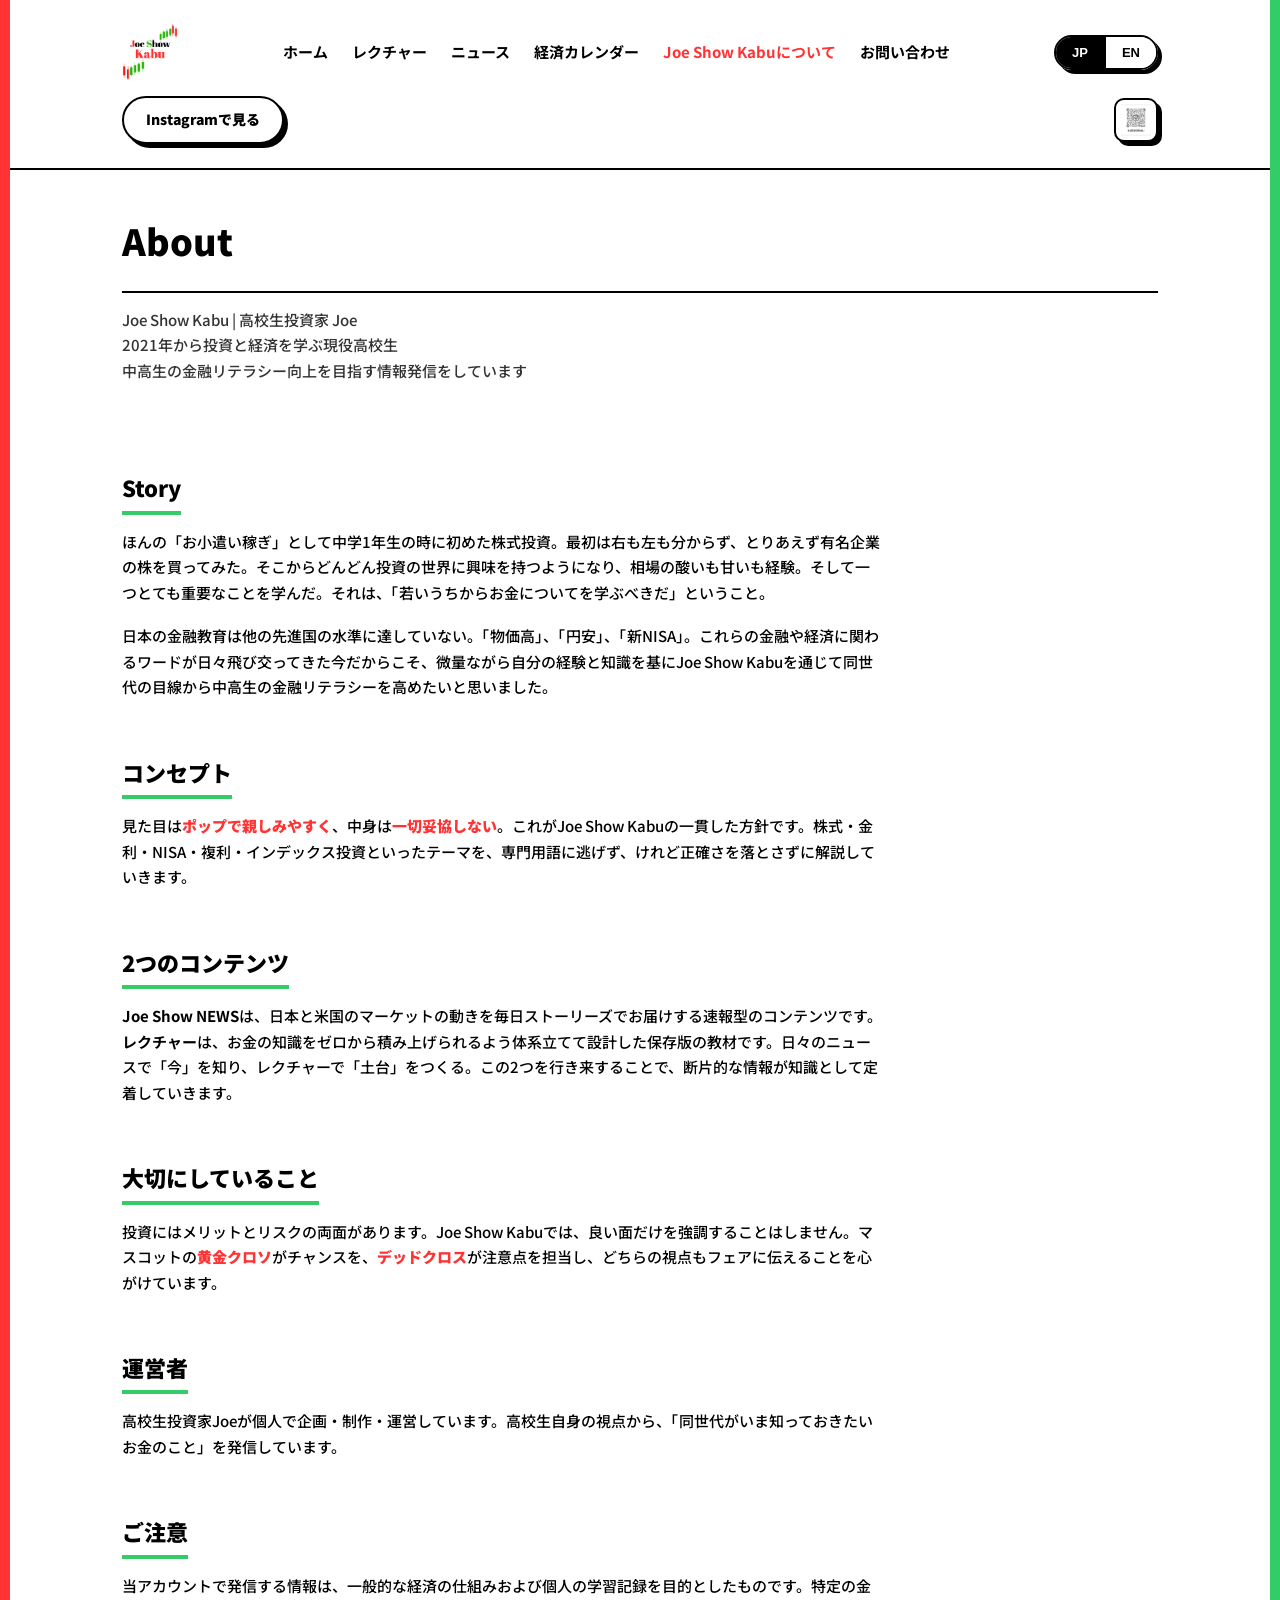
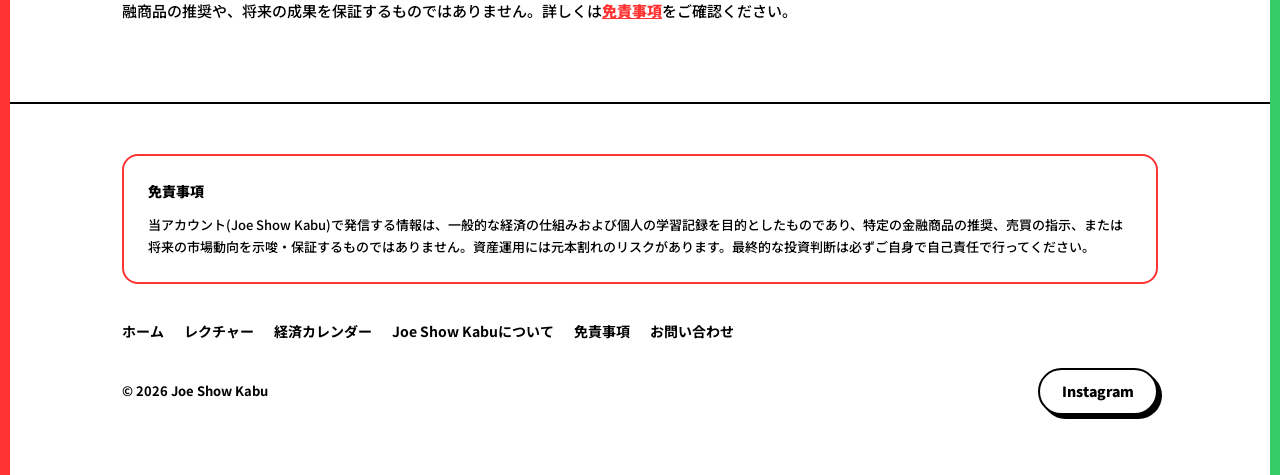
==== about.html @ 2316123f "Add Instagram QR code button next to the header Instagram link Cropped the QR (@joeshowkabu) out of " ====
<!DOCTYPE html>
<html lang="ja">
<head>
<meta charset="UTF-8">
<meta name="viewport" content="width=device-width, initial-scale=1.0">
<title>About | Joe Show Kabu — その一歩が、将来の複利になる。〜高校生のための金融知識〜</title>
<meta name="description" content="Joe Show Kabuのコンセプトと、運営者・高校生投資家Joeについて。">
<link rel="preconnect" href="https://fonts.googleapis.com">
<link rel="preconnect" href="https://fonts.gstatic.com" crossorigin>
<link href="https://fonts.googleapis.com/css2?family=Noto+Sans+JP:wght@400;500;700;900&family=Zilla+Slab:wght@700;900&display=swap" rel="stylesheet">
<link rel="stylesheet" href="assets/style.css">
</head>
<body>
<div class="frame">
  <header>
    <div class="container">
      <a href="index.html" class="logo-link"><img src="assets/logo.png" alt="Joe Show Kabu" class="logo-img"></a>
      <nav>
        <ul>
          <li><a href="index.html" data-i18n="nav.home">Home</a></li>
          <li><a href="lectures.html" data-i18n="nav.lectures">レクチャー</a></li>
          <li><a href="index.html#news" data-i18n="nav.news">NEWS</a></li>
          <li><a href="calendar.html" data-i18n="nav.calendar">経済カレンダー</a></li>
          <li><a href="about.html" class="active" data-i18n="nav.about">About</a></li>
          <li><a href="index.html#contact" data-i18n="nav.contact">お問い合わせ</a></li>
        </ul>
      </nav>
      <div class="lang-toggle" id="lang-toggle" role="group" aria-label="Language toggle">
        <button type="button" data-lang="ja" class="active">JP</button>
        <button type="button" data-lang="en">EN</button>
      </div>
      <a href="https://www.instagram.com/joeshowkabu/" target="_blank" rel="noopener" class="btn-insta" data-i18n="nav.insta">Instagramで見る</a>
      <button type="button" id="qr-btn" class="qr-btn" aria-label="Instagram QRコードを表示">
        <img src="assets/instagram-qr.png" alt="" aria-hidden="true">
      </button>
    </div>
  </header>

  <div class="qr-modal" id="qr-modal">
    <div class="qr-modal-card">
      <button type="button" class="qr-modal-close" aria-label="閉じる">×</button>
      <img src="assets/instagram-qr.png" alt="Joe Show Kabu Instagram QRコード (@joeshowkabu)">
      <div class="qr-modal-title" data-i18n="qr.modalTitle">QRコードを読み取ってフォロー</div>
    </div>
  </div>

  <div class="container">
    <div class="page-head">
      <h1>About</h1>
      <p data-i18n="about.pageLead">Joe Show Kabu | 高校生投資家 Joe<br>2021年から投資と経済を学ぶ現役高校生<br>中高生の金融リテラシー向上を目指す情報発信をしています</p>
    </div>

    <div class="prose">
      <h2 data-i18n="about.h2.story">Story</h2>
      <p data-i18n="about.p.story1">ほんの「お小遣い稼ぎ」として中学1年生の時に初めた株式投資。最初は右も左も分からず、とりあえず有名企業の株を買ってみた。そこからどんどん投資の世界に興味を持つようになり、相場の酸いも甘いも経験。そして一つとても重要なことを学んだ。それは、「若いうちからお金についてを学ぶべきだ」ということ。</p>
      <p data-i18n="about.p.story2">日本の金融教育は他の先進国の水準に達していない。「物価高」、「円安」、「新NISA」。これらの金融や経済に関わるワードが日々飛び交ってきた今だからこそ、微量ながら自分の経験と知識を基にJoe Show Kabuを通じて同世代の目線から中高生の金融リテラシーを高めたいと思いました。</p>

      <h2 data-i18n="about.h2.concept">コンセプト</h2>
      <p data-i18n="about.p.concept">見た目は<span class="highlight">ポップで親しみやすく</span>、中身は<span class="highlight">一切妥協しない</span>。これがJoe Show Kabuの一貫した方針です。株式・金利・NISA・複利・インデックス投資といったテーマを、専門用語に逃げず、けれど正確さを落とさずに解説していきます。</p>

      <h2 data-i18n="about.h2.content">2つのコンテンツ</h2>
      <p data-i18n="about.p.content"><strong>Joe Show NEWS</strong>は、日本と米国のマーケットの動きを毎日ストーリーズでお届けする速報型のコンテンツです。<strong>レクチャー</strong>は、お金の知識をゼロから積み上げられるよう体系立てて設計した保存版の教材です。日々のニュースで「今」を知り、レクチャーで「土台」をつくる。この2つを行き来することで、断片的な情報が知識として定着していきます。</p>

      <h2 data-i18n="about.h2.values">大切にしていること</h2>
      <p data-i18n="about.p.values">投資にはメリットとリスクの両面があります。Joe Show Kabuでは、良い面だけを強調することはしません。マスコットの<span class="highlight">黄金クロソ</span>がチャンスを、<span class="highlight">デッドクロス</span>が注意点を担当し、どちらの視点もフェアに伝えることを心がけています。</p>

      <h2 data-i18n="about.h2.creator">運営者</h2>
      <p data-i18n="about.p.creator">高校生投資家Joeが個人で企画・制作・運営しています。高校生自身の視点から、「同世代がいま知っておきたいお金のこと」を発信しています。</p>

      <h2 data-i18n="about.h2.notice">ご注意</h2>
      <p data-i18n="about.p.notice">当アカウントで発信する情報は、一般的な経済の仕組みおよび個人の学習記録を目的としたものです。特定の金融商品の推奨や、将来の成果を保証するものではありません。詳しくは<a href="disclaimer.html" style="color:var(--red);font-weight:900;text-decoration:underline;">免責事項</a>をご確認ください。</p>
    </div>
  </div>

  <footer>
    <div class="container">
      <div class="disclaimer">
        <span class="label" data-i18n="home.disclaimer.label">免責事項</span>
        <span data-i18n="footer.disclaimer">当アカウント(Joe Show Kabu)で発信する情報は、一般的な経済の仕組みおよび個人の学習記録を目的としたものであり、特定の金融商品の推奨、売買の指示、または将来の市場動向を示唆・保証するものではありません。資産運用には元本割れのリスクがあります。最終的な投資判断は必ずご自身で自己責任で行ってください。</span>
      </div>
      <div class="footer-nav">
        <a href="index.html" data-i18n="nav.home">Home</a>
        <a href="lectures.html" data-i18n="footer.nav.lectures">レクチャー</a>
        <a href="calendar.html" data-i18n="nav.calendar">経済カレンダー</a>
        <a href="about.html" data-i18n="nav.about">About</a>
        <a href="disclaimer.html" data-i18n="footer.nav.disclaimer">免責事項</a>
        <a href="index.html#contact" data-i18n="footer.nav.contact">お問い合わせ</a>
      </div>
      <div class="footer-bottom">
        <div>&copy; 2026 Joe Show Kabu</div>
        <a href="https://www.instagram.com/joeshowkabu/" target="_blank" rel="noopener" class="btn-insta">Instagram</a>
      </div>
    </div>
  </footer>
</div>
<script src="assets/i18n.js"></script>
</body>
</html>
<!-- test: デプロイ確認用コメント 2026-07-06 -->
---- assets/style.css ----
:root{
  --red:#FF3333;
  --green:#33CC66;
  --black:#000000;
  --white:#FFFFFF;
  --ink:#333333;
  --r-sm:10px;
  --r-md:16px;
  --r-lg:22px;
}
*{box-sizing:border-box;}
body{margin:0;font-family:'Noto Sans JP',sans-serif;color:var(--black);background:var(--white);line-height:1.7;}
a{color:inherit;text-decoration:none;}
img{max-width:100%;}
.frame{border-left:10px solid var(--red);border-right:10px solid var(--green);min-height:100vh;}
.container{max-width:1100px;margin:0 auto;padding:0 32px;}

/* header */
header{padding:24px 0;position:sticky;top:0;background:var(--white);z-index:20;border-bottom:2px solid var(--black);}
header .container{display:flex;justify-content:space-between;align-items:center;flex-wrap:wrap;gap:16px;}
.logo-link{display:inline-flex;}
.logo-img{height:56px;width:auto;display:block;}
nav ul{list-style:none;display:flex;gap:24px;margin:0;padding:0;font-weight:700;font-size:15px;flex-wrap:wrap;}
nav ul a:hover{color:var(--red);}
nav ul a.active{color:var(--red);}
.btn-insta{
  border:2px solid var(--black);background:var(--white);border-radius:999px;
  padding:10px 22px;font-weight:900;font-size:14px;
  box-shadow:4px 4px 0 var(--black);display:inline-flex;align-items:center;gap:8px;
  transition:transform .1s, box-shadow .1s;cursor:pointer;white-space:nowrap;
}
.btn-insta:hover{transform:translate(-2px,-2px);box-shadow:6px 6px 0 var(--black);}

/* instagram QR button + modal */
.qr-btn{
  border:2px solid var(--black);background:var(--white);border-radius:var(--r-sm);
  width:44px;height:44px;padding:4px;box-shadow:4px 4px 0 var(--black);
  display:inline-flex;align-items:center;justify-content:center;cursor:pointer;
  transition:transform .1s, box-shadow .1s;
}
.qr-btn:hover{transform:translate(-2px,-2px);box-shadow:6px 6px 0 var(--black);}
.qr-btn img{width:100%;height:100%;object-fit:contain;display:block;}
.qr-modal{position:fixed;inset:0;background:rgba(0,0,0,0.6);z-index:100;display:none;align-items:center;justify-content:center;padding:20px;}
.qr-modal.open{display:flex;}
.qr-modal-card{position:relative;background:var(--white);border:3px solid var(--black);border-radius:var(--r-lg);box-shadow:8px 8px 0 var(--black);padding:32px;max-width:320px;width:100%;text-align:center;}
.qr-modal-card img{width:100%;max-width:220px;border-radius:var(--r-md);margin:0 auto 16px;display:block;}
.qr-modal-title{font-weight:900;font-size:16px;margin-bottom:16px;}
.qr-modal-close{position:absolute;top:-14px;right:-14px;width:36px;height:36px;border:2px solid var(--black);border-radius:999px;background:var(--white);font-weight:900;font-size:16px;cursor:pointer;box-shadow:3px 3px 0 var(--black);}

/* language toggle */
.lang-toggle{display:inline-flex;border:2px solid var(--black);border-radius:999px;overflow:hidden;box-shadow:4px 4px 0 var(--black);}
.lang-toggle button{border:none;background:var(--white);font-weight:900;font-size:13px;padding:8px 16px;cursor:pointer;color:var(--black);}
.lang-toggle button + button{border-left:2px solid var(--black);}
.lang-toggle button.active{background:var(--black);color:var(--white);}

/* buttons */
.btn{
  border:2px solid var(--black);border-radius:999px;font-weight:900;font-size:15px;
  padding:16px 30px;box-shadow:5px 5px 0 var(--black);
  transition:transform .1s, box-shadow .1s;display:inline-block;cursor:pointer;
}
.btn:hover{transform:translate(-2px,-2px);box-shadow:7px 7px 0 var(--black);}
.btn-primary{background:var(--red);color:var(--white);}
.btn-secondary{background:var(--green);color:var(--black);}

/* section title */
.section-title{
  display:flex;align-items:baseline;gap:12px;flex-wrap:wrap;
  font-size:clamp(20px,3.5vw,26px);font-weight:900;
  border-bottom:2px solid var(--black);padding-bottom:14px;margin:0 0 32px;
}
.section-title .badge{
  background:var(--black);color:var(--white);border-radius:var(--r-sm);
  font-size:13px;padding:4px 14px;font-weight:900;white-space:nowrap;
}
section{padding:50px 0;}

/* market board (本日の主要指数) */
.market-board{border:2px solid var(--black);border-radius:var(--r-md);box-shadow:4px 4px 0 var(--black);background:var(--white);padding:20px 24px;margin-bottom:28px;}
.market-board-head{display:flex;justify-content:space-between;align-items:baseline;flex-wrap:wrap;gap:8px;margin-bottom:14px;}
.market-board-title{font-weight:900;font-size:15px;}

/* market carousel: 1枚=1指標、3秒ごとに自動スライド */
.market-carousel{overflow:hidden;}
.market-track{display:flex;transition:transform .5s ease;}
.market-slide{flex:0 0 100%;border:3px solid var(--black);border-radius:var(--r-lg);box-shadow:5px 5px 0 var(--black);background:var(--white);padding:28px 24px;text-align:center;}
.market-slide .m-name{font-weight:900;font-size:16px;margin-bottom:10px;}
.market-slide .m-value{font-weight:900;font-size:clamp(34px,7vw,52px);line-height:1.1;letter-spacing:-0.01em;}
.market-slide .m-change{font-weight:900;font-size:18px;margin-top:10px;}
.market-slide .m-change.up{color:var(--red);}
.market-slide .m-change.down{color:var(--green);}
.market-slide .m-meta{margin-top:16px;font-size:12px;font-weight:700;color:#777;}
.market-slide .m-meta a{color:var(--red);text-decoration:underline;}
.market-dots{display:flex;justify-content:center;gap:8px;margin-top:16px;}
.market-dots button{width:10px;height:10px;padding:0;border:2px solid var(--black);border-radius:999px;background:var(--white);cursor:pointer;}
.market-dots button.active{background:var(--black);}

/* news strip */
.news-strip{display:flex;gap:18px;overflow-x:auto;padding-bottom:10px;}
.news-card{
  flex:0 0 220px;border:2px solid var(--black);border-radius:var(--r-md);
  box-shadow:4px 4px 0 var(--black);background:var(--white);padding:18px;
  transition:transform .1s, box-shadow .1s;
}
.news-card:hover{transform:translate(-2px,-2px);box-shadow:6px 6px 0 var(--black);}
.news-card .tag{font-weight:900;font-size:12px;background:var(--green);border-radius:999px;display:inline-block;padding:2px 12px;margin-bottom:10px;}
.news-card .date{font-size:12px;color:#555;font-weight:700;margin-bottom:6px;}
.news-card p{font-size:14px;font-weight:700;margin:0;}

/* lecture cards */
.lecture-grid{display:grid;grid-template-columns:repeat(3,1fr);gap:32px;}
.lecture-card{border:3px solid var(--black);border-radius:var(--r-lg);overflow:hidden;box-shadow:6px 6px 0 var(--black);background:var(--white);display:flex;flex-direction:column;transition:transform .1s, box-shadow .1s;}
.lecture-card:hover{transform:translate(-3px,-3px);box-shadow:9px 9px 0 var(--black);}
.lecture-card.upcoming{opacity:0.6;}
.thumb{aspect-ratio:4/5;border-bottom:3px solid var(--black);position:relative;background:#F2F2F2;display:flex;align-items:center;justify-content:center;color:#999;font-weight:700;font-size:13px;text-align:center;overflow:hidden;}
.thumb img{width:100%;height:100%;object-fit:cover;display:block;}
/* 自動生成サムネイル(番号+タイトル) */
.thumb-gen{flex-direction:column;padding:22px;background:var(--white);color:var(--ink);}
.thumb-gen::before{content:"";position:absolute;top:0;left:0;width:100%;height:10px;z-index:1;}
.thumb.side-red.thumb-gen::before{background:var(--red);}
.thumb.side-green.thumb-gen::before{background:var(--green);}
.thumb-gen .t-num{font-family:'Zilla Slab',serif;font-weight:900;font-size:clamp(40px,10vw,54px);line-height:1;color:var(--red);margin-bottom:8px;}
.thumb-gen .t-num .hash{font-size:0.5em;vertical-align:super;color:var(--black);}
.thumb-gen .t-title{font-weight:900;font-size:16px;line-height:1.5;color:var(--ink);}
.thumb-gen .t-cat{margin-top:14px;font-weight:900;font-size:11px;border:2px solid var(--black);border-radius:999px;padding:3px 12px;}
.thumb-gen .mini-candles{display:flex;gap:3px;align-items:flex-end;height:22px;margin-top:16px;}
.thumb-gen .mini-candles i{width:5px;display:block;border-radius:2px 2px 0 0;}
.thumb .num{position:absolute;top:12px;left:12px;background:var(--black);color:var(--white);border-radius:var(--r-sm);font-weight:900;padding:4px 12px;font-size:13px;z-index:2;}
.thumb .soon{position:absolute;bottom:12px;right:12px;background:var(--red);color:var(--white);border-radius:999px;font-weight:900;padding:4px 12px;font-size:12px;z-index:2;}
.lecture-card .body{padding:20px;display:flex;flex-direction:column;gap:10px;flex:1;}
.lecture-card .cat{font-size:12px;font-weight:900;color:var(--red);}
.lecture-card h3{font-size:18px;font-weight:900;margin:0;line-height:1.5;}
.lecture-card .desc{font-size:14px;margin:0;color:var(--ink);flex:1;}
.lecture-card .link{margin-top:auto;font-weight:900;font-size:14px;border-top:2px solid var(--black);padding-top:14px;display:flex;justify-content:space-between;align-items:center;}
.lecture-card .link.disabled{color:#999;}
.see-all{text-align:center;margin-top:40px;}

/* contact */
.contact-grid{display:grid;grid-template-columns:repeat(auto-fit,minmax(240px,1fr));gap:24px;}
.contact-card{border:2px solid var(--black);border-radius:var(--r-lg);box-shadow:5px 5px 0 var(--black);background:var(--white);padding:26px;display:flex;flex-direction:column;gap:14px;transition:transform .1s, box-shadow .1s;}
.contact-card:hover{transform:translate(-2px,-2px);box-shadow:7px 7px 0 var(--black);}
.contact-card .label{font-size:12px;font-weight:900;color:var(--red);}
.contact-card p{font-size:14px;font-weight:700;margin:0;word-break:break-all;}
.contact-card .btn{align-self:flex-start;padding:12px 24px;font-size:14px;}

/* filters */
.filters{display:flex;gap:10px;flex-wrap:wrap;margin:28px 0 40px;}
.filter-pill{border:2px solid var(--black);border-radius:999px;background:var(--white);font-weight:900;font-size:13px;padding:8px 20px;cursor:pointer;transition:transform .05s;}
.filter-pill:hover{transform:translateY(-1px);}
.filter-pill.active{background:var(--black);color:var(--white);}

/* page head */
.page-head{padding:40px 0;}
.page-head h1{font-size:clamp(26px,5vw,36px);font-weight:900;margin:0 0 10px;border-bottom:2px solid var(--black);padding-bottom:20px;}
.page-head p{font-size:15px;font-weight:500;color:var(--ink);margin:14px 0 0;}

/* prose (about / disclaimer pages) */
.prose{padding:10px 0 40px;max-width:760px;}
.prose h2{font-size:22px;font-weight:900;margin:36px 0 14px;display:inline-block;border-bottom:4px solid var(--green);padding-bottom:4px;}
.prose p{font-size:15px;font-weight:500;margin:0 0 18px;}
.prose .highlight{color:var(--red);font-weight:900;}

/* footer */
footer{padding:50px 0 60px;border-top:2px solid var(--black);margin-top:20px;}
.disclaimer{border:2px solid var(--red);border-radius:var(--r-md);padding:24px;font-size:13px;font-weight:500;margin-bottom:36px;}
.disclaimer .label{font-weight:900;font-size:14px;margin-bottom:10px;display:block;}
.footer-nav{display:flex;gap:20px;flex-wrap:wrap;font-size:14px;font-weight:700;margin-bottom:24px;}
.footer-nav a:hover{color:var(--red);}
.footer-bottom{display:flex;justify-content:space-between;align-items:center;flex-wrap:wrap;gap:16px;font-size:13px;font-weight:700;}

/* hero */
.hero{padding:40px 0 70px;}
.candles{display:flex;align-items:flex-end;gap:6px;height:110px;margin-bottom:36px;}
.candle{width:12px;border:2px solid var(--black);border-radius:4px 4px 0 0;}
.hero h1{font-size:clamp(28px,5.5vw,44px);font-weight:900;line-height:1.5;margin:0 0 20px;letter-spacing:-0.01em;}
.hero h1 .hl-red{color:var(--red);}
.hero h1 .hl-green{color:var(--green);}
.hero p.lead{font-size:17px;font-weight:500;max-width:520px;margin:0 0 36px;}
.cta-row{display:flex;gap:16px;flex-wrap:wrap;}

/* economic calendar */
.cal-board{border:3px solid var(--black);border-radius:var(--r-lg);box-shadow:6px 6px 0 var(--black);background:var(--white);padding:24px;margin-bottom:28px;}
.cal-nav{display:flex;justify-content:space-between;align-items:center;gap:12px;margin-bottom:16px;}
.cal-month-label{font-weight:900;font-size:clamp(20px,4vw,26px);}
.cal-nav-btn{border:2px solid var(--black);border-radius:999px;background:var(--white);font-weight:900;font-size:16px;width:44px;height:44px;cursor:pointer;box-shadow:3px 3px 0 var(--black);transition:transform .1s, box-shadow .1s;}
.cal-nav-btn:hover:not(:disabled){transform:translate(-1px,-1px);box-shadow:4px 4px 0 var(--black);}
.cal-nav-btn:disabled{opacity:0.3;cursor:default;}
.cal-legend{display:flex;gap:16px;flex-wrap:wrap;margin-bottom:16px;font-size:13px;font-weight:700;}
.cal-legend-item{display:inline-flex;align-items:center;gap:6px;}
.cal-legend-item i{width:10px;height:10px;border-radius:999px;border:1px solid var(--black);display:inline-block;}
.cal-grid{display:grid;grid-template-columns:repeat(7,1fr);gap:6px;}
.cal-wd{text-align:center;font-weight:900;font-size:12px;padding:6px 0;border-bottom:2px solid var(--black);}
.cal-wd.sun{color:var(--red);}
.cal-wd.sat{color:var(--green);}
.cal-cell{position:relative;aspect-ratio:1/1;border:2px solid var(--black);border-radius:var(--r-sm);background:var(--white);font-family:inherit;cursor:pointer;padding:4px;display:flex;flex-direction:column;align-items:center;justify-content:flex-start;gap:4px;transition:transform .08s, box-shadow .08s;}
.cal-cell:hover{transform:translate(-1px,-1px);box-shadow:3px 3px 0 var(--black);}
.cal-cell.empty{border:none;background:none;cursor:default;pointer-events:none;}
.cal-cell .cal-day{font-weight:900;font-size:14px;line-height:1;margin-top:4px;}
.cal-cell.today{background:var(--black);}
.cal-cell.today .cal-day{color:var(--white);}
.cal-cell.selected{box-shadow:3px 3px 0 var(--black);outline:3px solid var(--red);outline-offset:-3px;}
.cal-dots{display:flex;gap:3px;flex-wrap:wrap;justify-content:center;}
.cal-dots i{width:8px;height:8px;border-radius:999px;display:inline-block;border:1px solid var(--black);}
.cal-detail{border:3px solid var(--black);border-radius:var(--r-lg);box-shadow:6px 6px 0 var(--black);background:var(--white);padding:24px;margin-bottom:20px;}
.cal-detail-head{font-weight:900;font-size:18px;border-bottom:2px solid var(--black);padding-bottom:10px;margin-bottom:16px;}
.cal-noevents{font-weight:700;color:#888;margin:0;font-size:14px;}
.cal-event{border:2px solid var(--black);border-left:10px solid var(--black);border-radius:var(--r-md);padding:16px 18px;margin-bottom:14px;}
.cal-event:last-child{margin-bottom:0;}
.cal-event-cat{display:inline-block;color:var(--white);border-radius:999px;font-weight:900;font-size:11px;padding:2px 12px;margin-bottom:8px;border:1px solid var(--black);}
.cal-event-title{font-weight:900;font-size:16px;}
.cal-event-desc{font-size:13px;font-weight:500;margin:8px 0 0;color:var(--ink);}
.cal-sources{font-size:12px;font-weight:700;color:#777;line-height:2;}
.cal-sources a{color:var(--red);text-decoration:underline;}

/* loading / empty */
.state-msg{padding:40px 0;font-weight:700;color:#888;text-align:center;}

@media (max-width:900px){
  .lecture-grid{grid-template-columns:repeat(2,1fr);}
}

@media (max-width:600px){
  .container{padding:0 20px;}
  nav ul{gap:16px;font-size:14px;}
  .logo-img{height:44px;}
  .lecture-grid{grid-template-columns:1fr;}
  .cal-board{padding:14px;}
  .cal-grid{gap:4px;}
  .cal-cell .cal-day{font-size:12px;}
  .cal-dots i{width:6px;height:6px;}
}
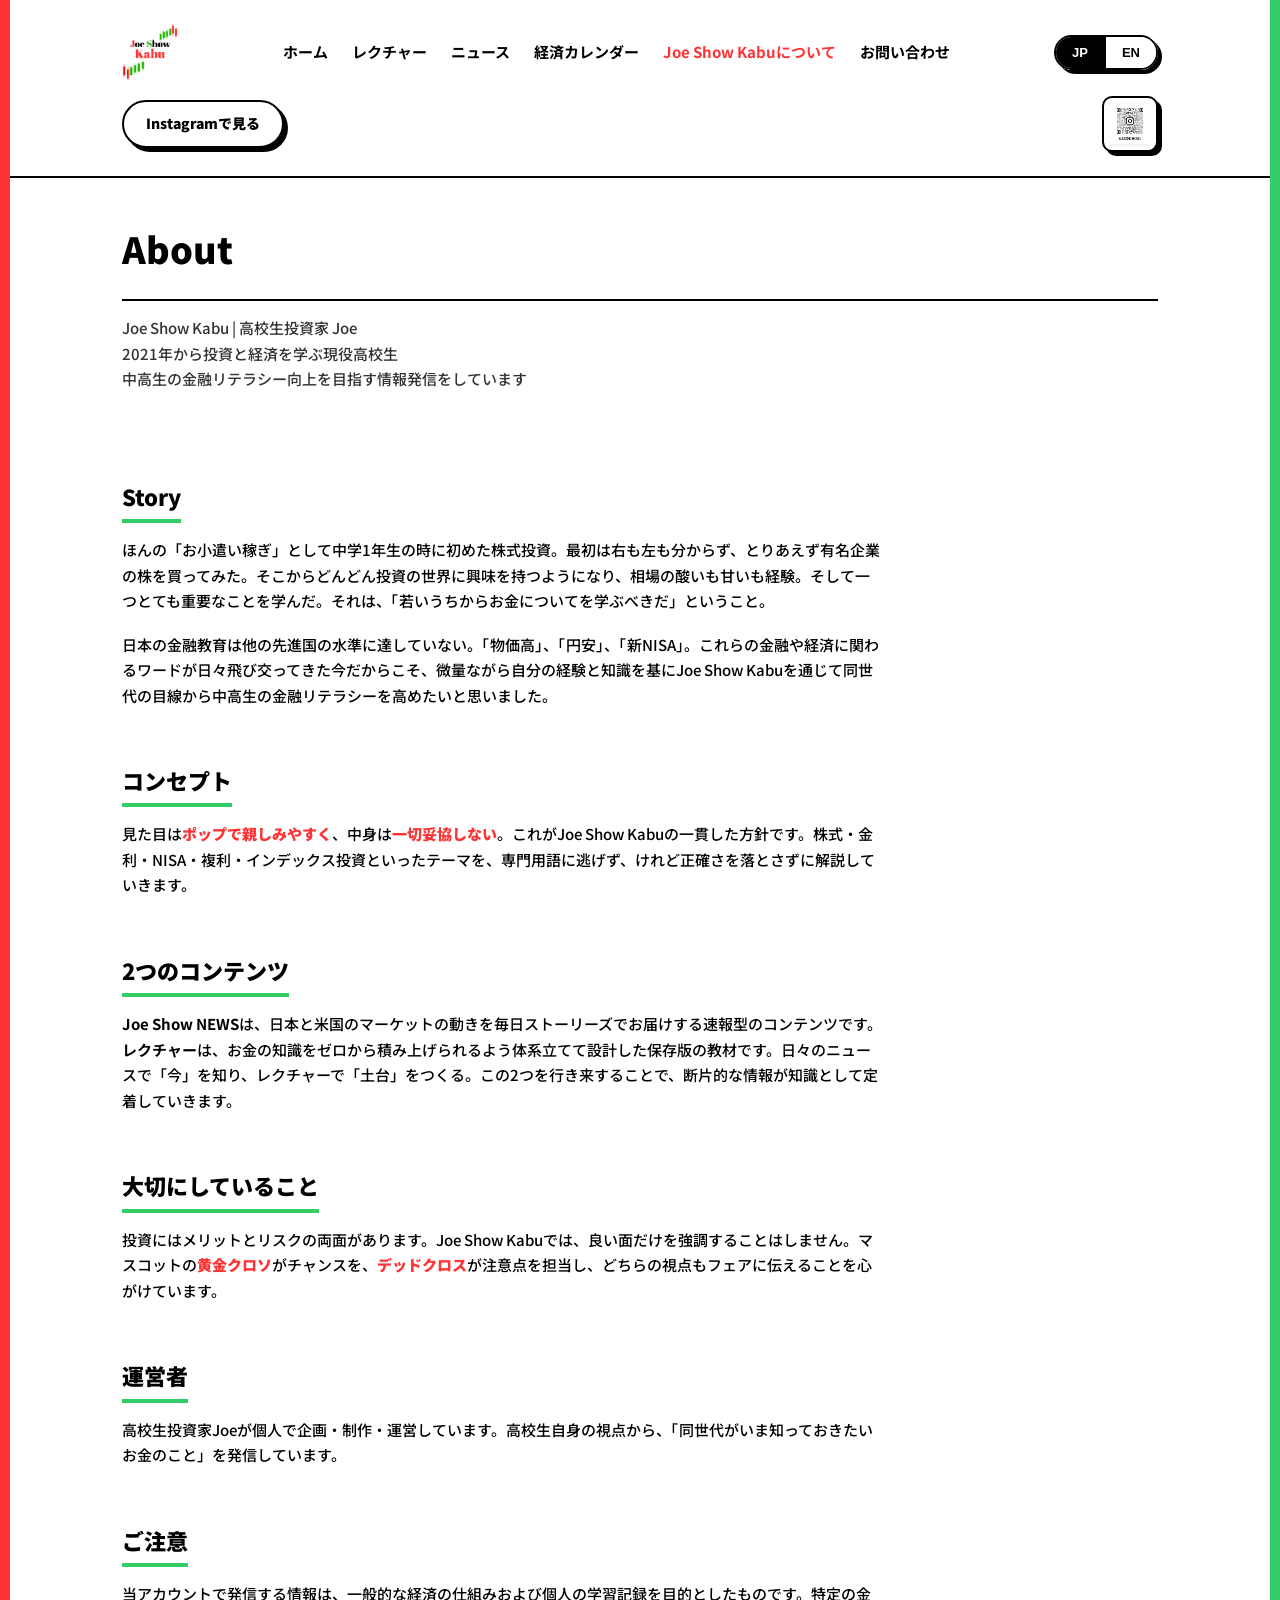
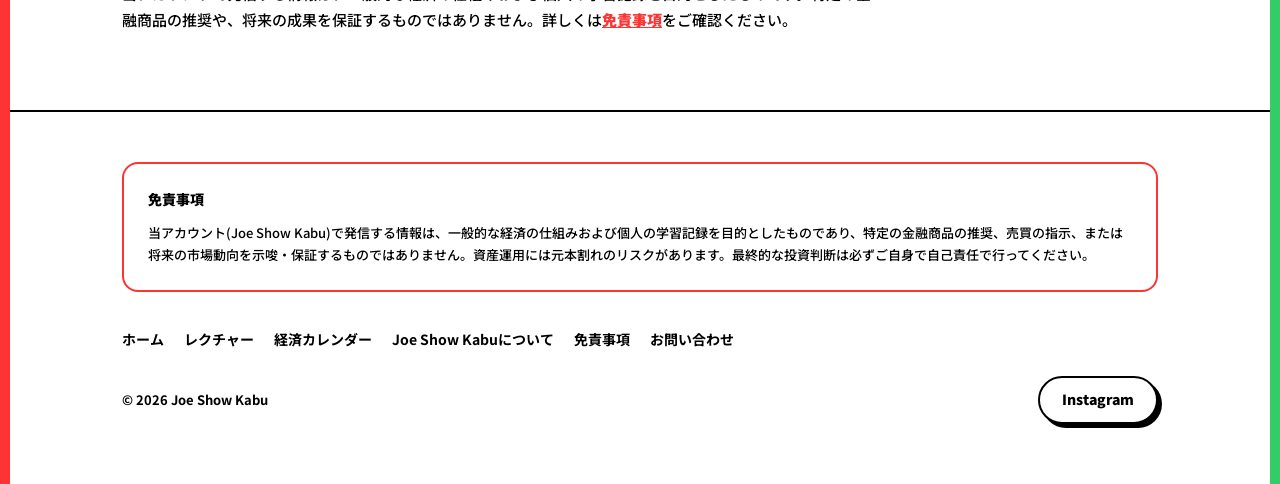
==== commit e5345abd: "Show the Instagram QR code inline instead of behind a click-to-open modal Replaced the qr-btn icon +" ====
--- a/about.html
+++ b/about.html
@@ -30,19 +30,11 @@
         <button type="button" data-lang="en">EN</button>
       </div>
       <a href="https://www.instagram.com/joeshowkabu/" target="_blank" rel="noopener" class="btn-insta" data-i18n="nav.insta">Instagramで見る</a>
-      <button type="button" id="qr-btn" class="qr-btn" aria-label="Instagram QRコードを表示">
-        <img src="assets/instagram-qr.png" alt="" aria-hidden="true">
-      </button>
+      <div class="qr-inline">
+        <img src="assets/instagram-qr.png" alt="Joe Show Kabu Instagram QRコード (@joeshowkabu)">
+      </div>
     </div>
   </header>
-
-  <div class="qr-modal" id="qr-modal">
-    <div class="qr-modal-card">
-      <button type="button" class="qr-modal-close" aria-label="閉じる">×</button>
-      <img src="assets/instagram-qr.png" alt="Joe Show Kabu Instagram QRコード (@joeshowkabu)">
-      <div class="qr-modal-title" data-i18n="qr.modalTitle">QRコードを読み取ってフォロー</div>
-    </div>
-  </div>
 
   <div class="container">
     <div class="page-head">
--- a/assets/style.css
+++ b/assets/style.css
@@ -31,21 +31,13 @@
 }
 .btn-insta:hover{transform:translate(-2px,-2px);box-shadow:6px 6px 0 var(--black);}
 
-/* instagram QR button + modal */
-.qr-btn{
+/* instagram QR code (常時表示) */
+.qr-inline{
   border:2px solid var(--black);background:var(--white);border-radius:var(--r-sm);
-  width:44px;height:44px;padding:4px;box-shadow:4px 4px 0 var(--black);
-  display:inline-flex;align-items:center;justify-content:center;cursor:pointer;
-  transition:transform .1s, box-shadow .1s;
-}
-.qr-btn:hover{transform:translate(-2px,-2px);box-shadow:6px 6px 0 var(--black);}
-.qr-btn img{width:100%;height:100%;object-fit:contain;display:block;}
-.qr-modal{position:fixed;inset:0;background:rgba(0,0,0,0.6);z-index:100;display:none;align-items:center;justify-content:center;padding:20px;}
-.qr-modal.open{display:flex;}
-.qr-modal-card{position:relative;background:var(--white);border:3px solid var(--black);border-radius:var(--r-lg);box-shadow:8px 8px 0 var(--black);padding:32px;max-width:320px;width:100%;text-align:center;}
-.qr-modal-card img{width:100%;max-width:220px;border-radius:var(--r-md);margin:0 auto 16px;display:block;}
-.qr-modal-title{font-weight:900;font-size:16px;margin-bottom:16px;}
-.qr-modal-close{position:absolute;top:-14px;right:-14px;width:36px;height:36px;border:2px solid var(--black);border-radius:999px;background:var(--white);font-weight:900;font-size:16px;cursor:pointer;box-shadow:3px 3px 0 var(--black);}
+  width:56px;height:56px;padding:4px;box-shadow:4px 4px 0 var(--black);
+  display:inline-flex;align-items:center;justify-content:center;
+}
+.qr-inline img{width:100%;height:100%;object-fit:contain;display:block;}
 
 /* language toggle */
 .lang-toggle{display:inline-flex;border:2px solid var(--black);border-radius:999px;overflow:hidden;box-shadow:4px 4px 0 var(--black);}
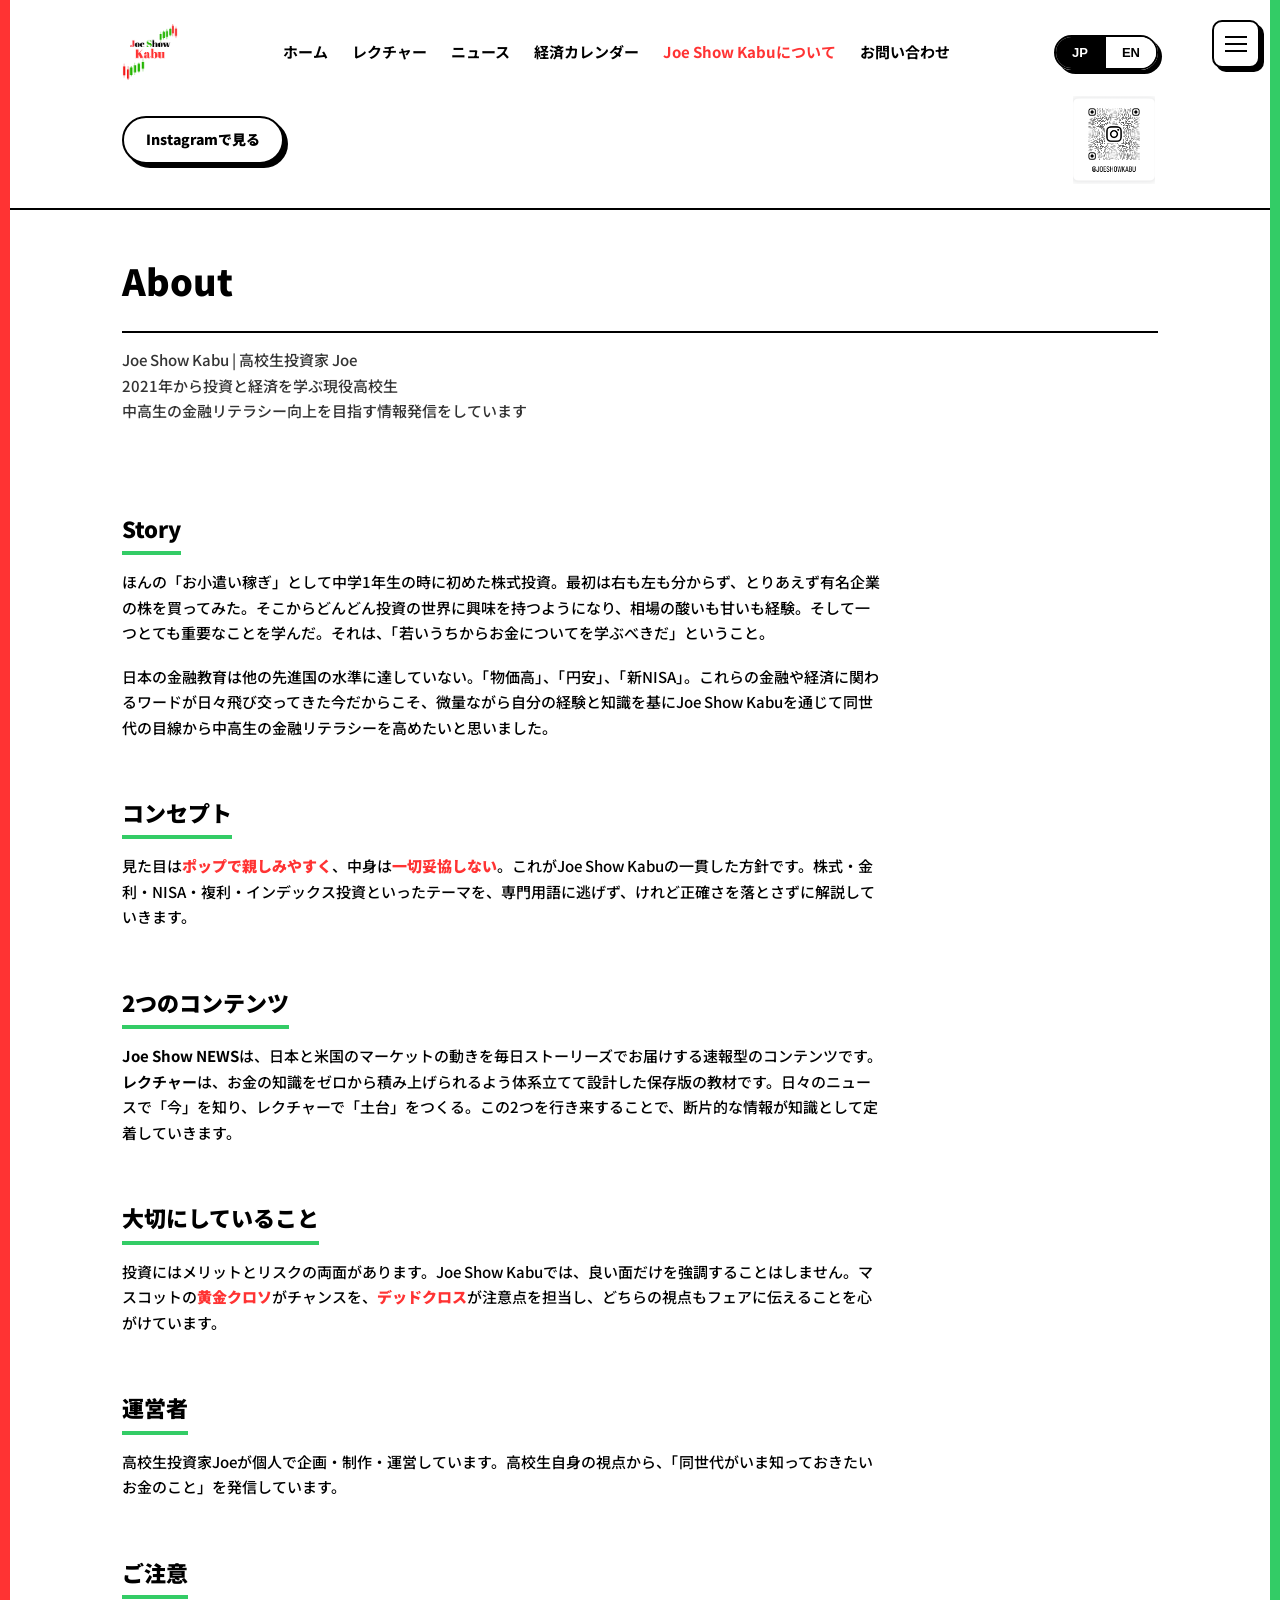
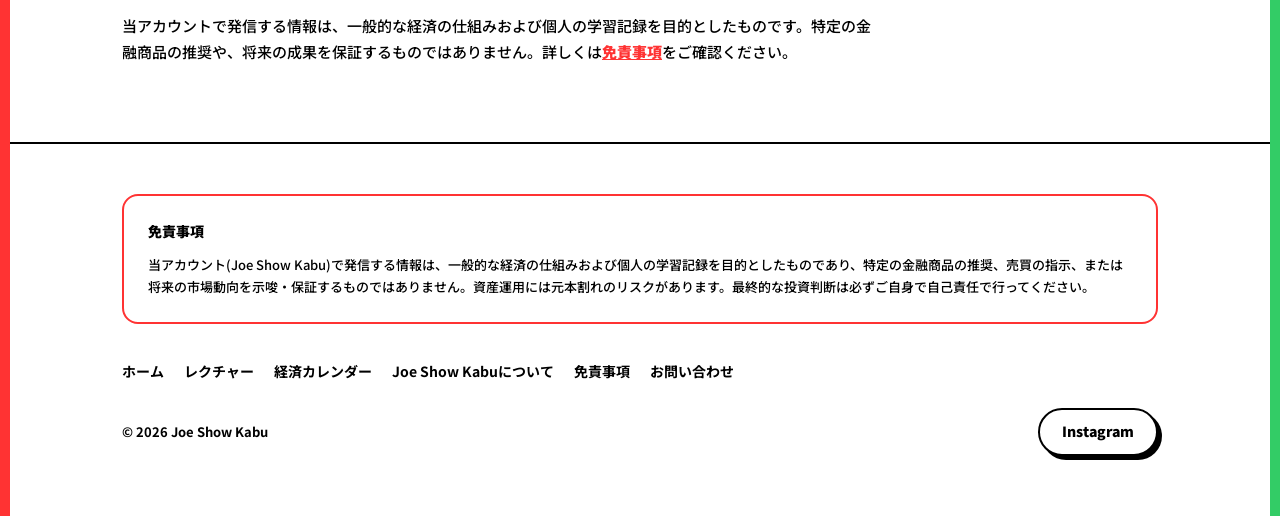
==== commit c024197e: "Header only reappears at page top; add always-visible hamburger menu - initHeaderCollapse now hides " ====
--- a/about.html
+++ b/about.html
@@ -35,6 +35,29 @@
       </div>
     </div>
   </header>
+
+  <button type="button" id="menu-toggle" class="menu-toggle" aria-label="メニューを開く">
+    <span></span><span></span><span></span>
+  </button>
+  <div class="menu-backdrop" id="menu-backdrop"></div>
+  <div class="menu-drawer" id="menu-drawer">
+    <button type="button" id="menu-drawer-close" class="menu-drawer-close" aria-label="閉じる">×</button>
+      <nav>
+        <ul>
+          <li><a href="index.html" data-i18n="nav.home">Home</a></li>
+          <li><a href="lectures.html" data-i18n="nav.lectures">レクチャー</a></li>
+          <li><a href="index.html#news" data-i18n="nav.news">NEWS</a></li>
+          <li><a href="calendar.html" data-i18n="nav.calendar">経済カレンダー</a></li>
+          <li><a href="about.html" class="active" data-i18n="nav.about">About</a></li>
+          <li><a href="index.html#contact" data-i18n="nav.contact">お問い合わせ</a></li>
+        </ul>
+      </nav>
+    <div class="lang-toggle" role="group" aria-label="Language toggle">
+      <button type="button" data-lang="ja" class="active">JP</button>
+      <button type="button" data-lang="en">EN</button>
+    </div>
+    <a href="https://www.instagram.com/joeshowkabu/" target="_blank" rel="noopener" class="btn-insta" data-i18n="nav.insta">Instagramで見る</a>
+  </div>
 
   <div class="container">
     <div class="page-head">
--- a/assets/style.css
+++ b/assets/style.css
@@ -16,7 +16,8 @@
 .container{max-width:1100px;margin:0 auto;padding:0 32px;}
 
 /* header */
-header{padding:24px 0;position:sticky;top:0;background:var(--white);z-index:20;border-bottom:2px solid var(--black);}
+header{padding:24px 0;position:sticky;top:0;background:var(--white);z-index:20;border-bottom:2px solid var(--black);transition:transform .25s ease;}
+header.header-hidden{transform:translateY(-100%);}
 header .container{display:flex;justify-content:space-between;align-items:center;flex-wrap:wrap;gap:16px;}
 .logo-link{display:inline-flex;}
 .logo-img{height:56px;width:auto;display:block;}
@@ -31,13 +32,41 @@
 }
 .btn-insta:hover{transform:translate(-2px,-2px);box-shadow:6px 6px 0 var(--black);}
 
-/* instagram QR code (常時表示) */
-.qr-inline{
-  border:2px solid var(--black);background:var(--white);border-radius:var(--r-sm);
-  width:56px;height:56px;padding:4px;box-shadow:4px 4px 0 var(--black);
-  display:inline-flex;align-items:center;justify-content:center;
-}
-.qr-inline img{width:100%;height:100%;object-fit:contain;display:block;}
+/* menu toggle (常時表示・ヘッダーが隠れていても操作可能) */
+.menu-toggle{
+  position:fixed;top:20px;right:20px;z-index:30;
+  width:48px;height:48px;border:2px solid var(--black);border-radius:var(--r-sm);
+  background:var(--white);box-shadow:4px 4px 0 var(--black);cursor:pointer;
+  display:flex;flex-direction:column;align-items:center;justify-content:center;gap:5px;
+  transition:transform .1s, box-shadow .1s;
+}
+.menu-toggle:hover{transform:translate(-2px,-2px);box-shadow:6px 6px 0 var(--black);}
+.menu-toggle span{width:22px;height:2px;background:var(--black);display:block;}
+
+.menu-backdrop{position:fixed;inset:0;background:rgba(0,0,0,0.6);z-index:40;display:none;}
+.menu-backdrop.open{display:block;}
+.menu-drawer{
+  position:fixed;top:0;right:0;height:100%;width:min(300px,80vw);
+  background:var(--white);border-left:3px solid var(--black);z-index:41;
+  padding:80px 28px 28px;box-sizing:border-box;
+  transform:translateX(100%);transition:transform .25s ease;
+  display:flex;flex-direction:column;gap:28px;overflow-y:auto;
+}
+.menu-drawer.open{transform:translateX(0);}
+.menu-drawer-close{
+  position:absolute;top:20px;right:20px;width:40px;height:40px;
+  border:2px solid var(--black);border-radius:999px;background:var(--white);
+  font-weight:900;font-size:18px;cursor:pointer;box-shadow:3px 3px 0 var(--black);
+}
+.menu-drawer nav ul{list-style:none;display:flex;flex-direction:column;gap:20px;margin:0;padding:0;font-weight:900;font-size:18px;}
+.menu-drawer nav ul a:hover{color:var(--red);}
+.menu-drawer nav ul a.active{color:var(--red);}
+.menu-drawer .lang-toggle{align-self:flex-start;}
+.menu-drawer .btn-insta{align-self:flex-start;}
+
+/* instagram QR code (常時表示・枠なし) */
+.qr-inline{display:inline-flex;align-items:center;justify-content:center;}
+.qr-inline img{width:88px;height:88px;object-fit:contain;display:block;}
 
 /* language toggle */
 .lang-toggle{display:inline-flex;border:2px solid var(--black);border-radius:999px;overflow:hidden;box-shadow:4px 4px 0 var(--black);}
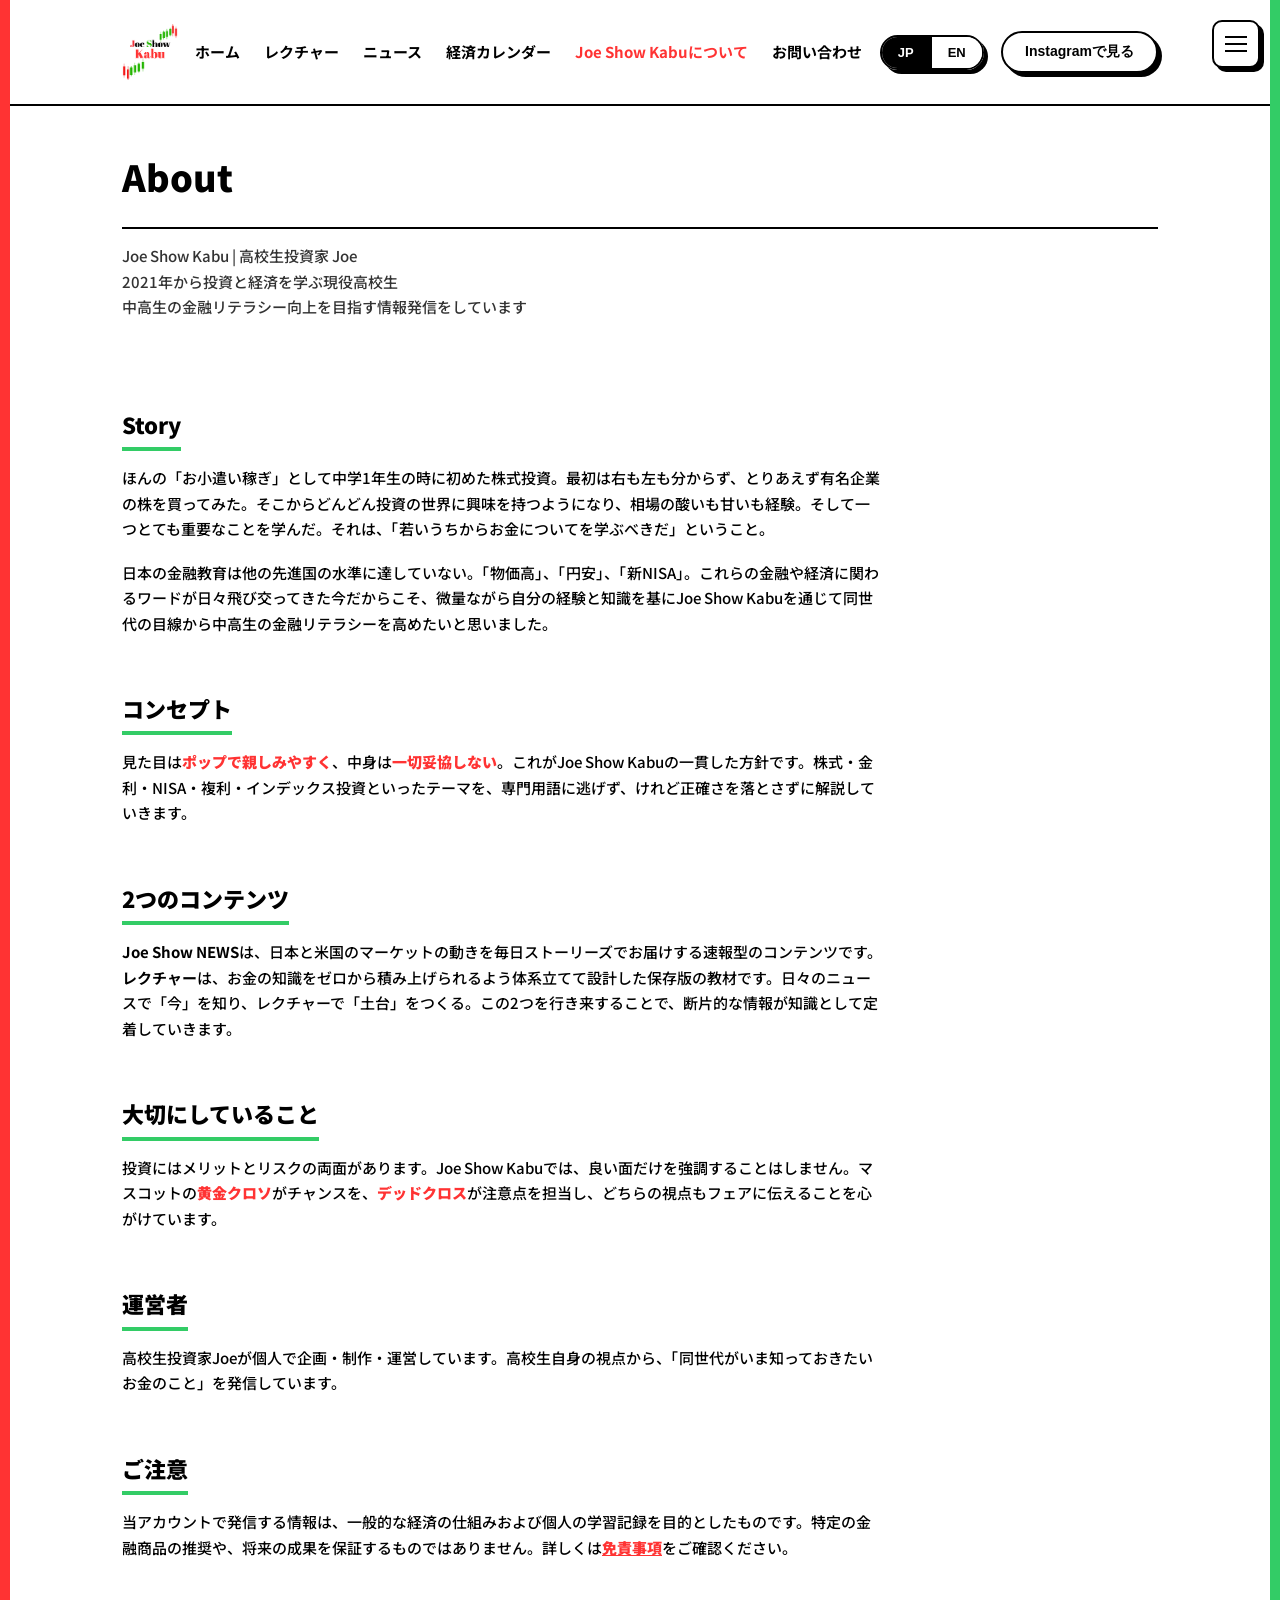
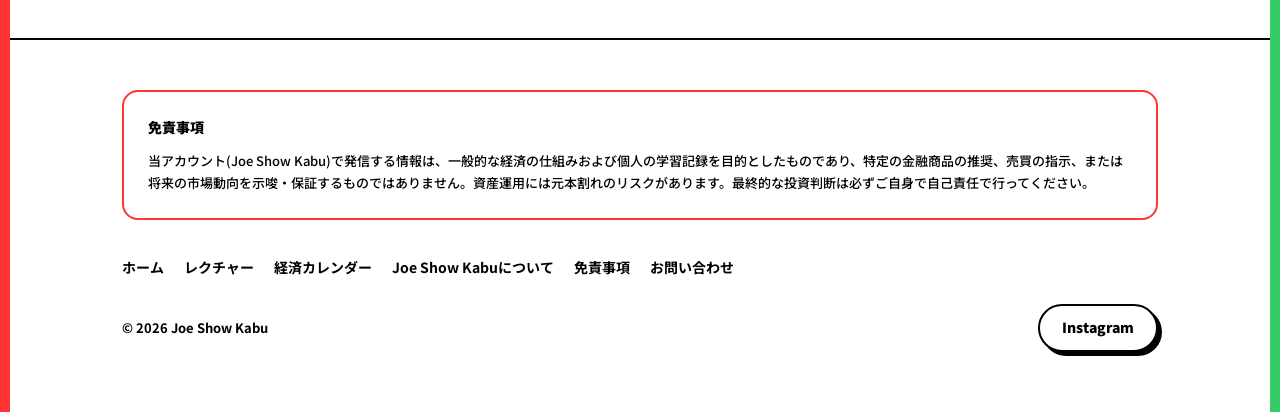
==== commit d286338b: "Replace always-visible QR image with a QR-or-direct-link choice modal The header "Instagramで見る" link" ====
--- a/about.html
+++ b/about.html
@@ -29,12 +29,19 @@
         <button type="button" data-lang="ja" class="active">JP</button>
         <button type="button" data-lang="en">EN</button>
       </div>
-      <a href="https://www.instagram.com/joeshowkabu/" target="_blank" rel="noopener" class="btn-insta" data-i18n="nav.insta">Instagramで見る</a>
-      <div class="qr-inline">
-        <img src="assets/instagram-qr.png" alt="Joe Show Kabu Instagram QRコード (@joeshowkabu)">
-      </div>
+      <button type="button" id="insta-btn" class="btn-insta" data-i18n="nav.insta">Instagramで見る</button>
     </div>
   </header>
+
+  <div class="insta-modal-backdrop" id="insta-modal-backdrop"></div>
+  <div class="insta-modal" id="insta-modal">
+    <button type="button" class="insta-modal-close" id="insta-modal-close" aria-label="閉じる">×</button>
+    <div class="insta-modal-title" data-i18n="instaModal.title">Instagramで見る</div>
+    <img src="assets/instagram-qr.png" class="insta-modal-qr" alt="Joe Show Kabu Instagram QRコード (@joeshowkabu)">
+    <p class="insta-modal-caption" data-i18n="instaModal.scanText">スマホでQRコードを読み取る</p>
+    <div class="insta-modal-divider" data-i18n="instaModal.or">または</div>
+    <a href="https://www.instagram.com/joeshowkabu/" target="_blank" rel="noopener" class="btn btn-primary insta-modal-open" data-i18n="instaModal.openBtn">PCでInstagramを開く</a>
+  </div>
 
   <button type="button" id="menu-toggle" class="menu-toggle" aria-label="メニューを開く">
     <span></span><span></span><span></span>
--- a/assets/style.css
+++ b/assets/style.css
@@ -64,9 +64,26 @@
 .menu-drawer .lang-toggle{align-self:flex-start;}
 .menu-drawer .btn-insta{align-self:flex-start;}
 
-/* instagram QR code (常時表示・枠なし) */
-.qr-inline{display:inline-flex;align-items:center;justify-content:center;}
-.qr-inline img{width:88px;height:88px;object-fit:contain;display:block;}
+/* instagram: QRコード or 直接開く、を選べるモーダル */
+.insta-modal-backdrop{position:fixed;inset:0;background:rgba(0,0,0,0.6);z-index:50;display:none;}
+.insta-modal-backdrop.open{display:block;}
+.insta-modal{
+  position:fixed;top:50%;left:50%;transform:translate(-50%,-50%);z-index:51;
+  background:var(--white);border:3px solid var(--black);border-radius:var(--r-lg);
+  box-shadow:8px 8px 0 var(--black);padding:36px 32px;max-width:320px;width:90vw;
+  text-align:center;display:none;
+}
+.insta-modal.open{display:block;}
+.insta-modal-close{
+  position:absolute;top:-16px;right:-16px;width:36px;height:36px;
+  border:2px solid var(--black);border-radius:999px;background:var(--white);
+  font-weight:900;font-size:16px;cursor:pointer;box-shadow:3px 3px 0 var(--black);
+}
+.insta-modal-title{font-weight:900;font-size:18px;margin-bottom:20px;}
+.insta-modal-qr{width:160px;height:160px;object-fit:contain;display:block;margin:0 auto 10px;}
+.insta-modal-caption{font-size:13px;font-weight:700;color:var(--ink);margin:0 0 20px;}
+.insta-modal-divider{font-size:12px;font-weight:900;color:#999;margin:0 0 20px;position:relative;}
+.insta-modal-open{width:100%;box-sizing:border-box;}
 
 /* language toggle */
 .lang-toggle{display:inline-flex;border:2px solid var(--black);border-radius:999px;overflow:hidden;box-shadow:4px 4px 0 var(--black);}
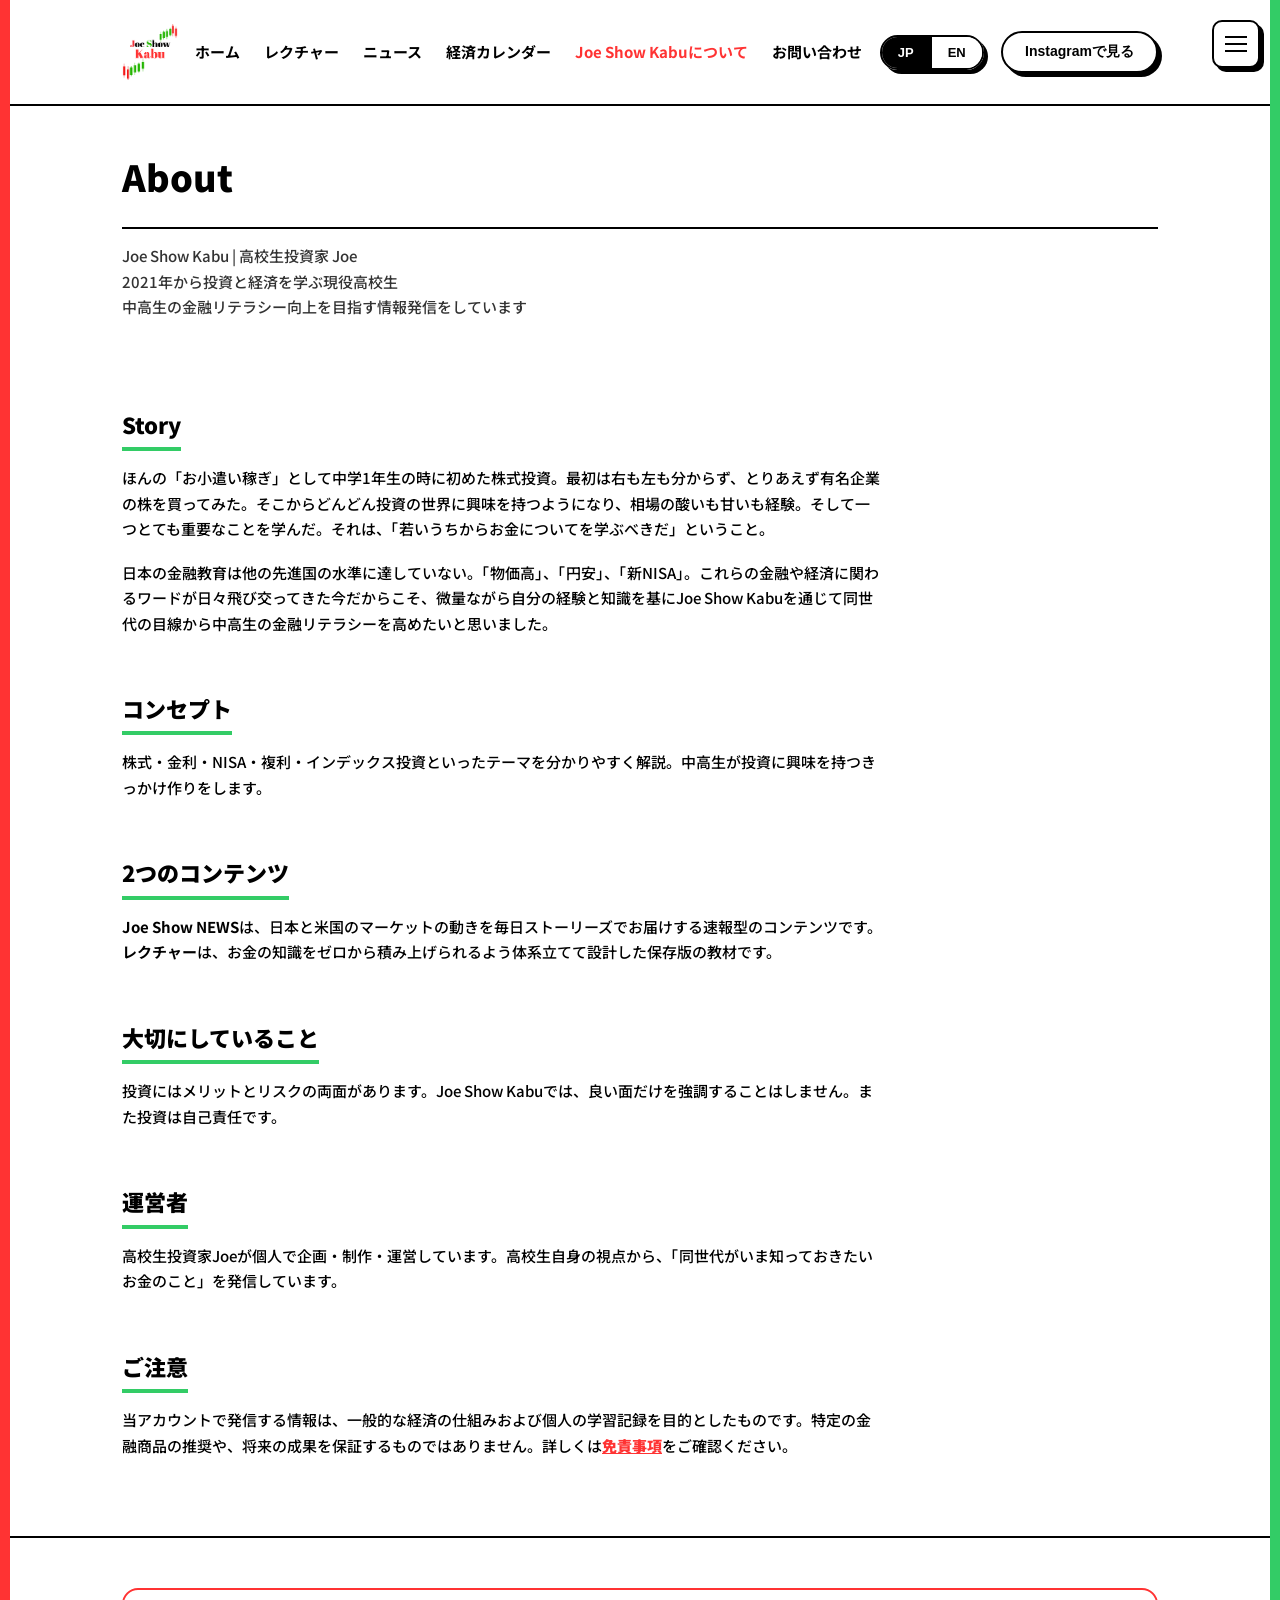
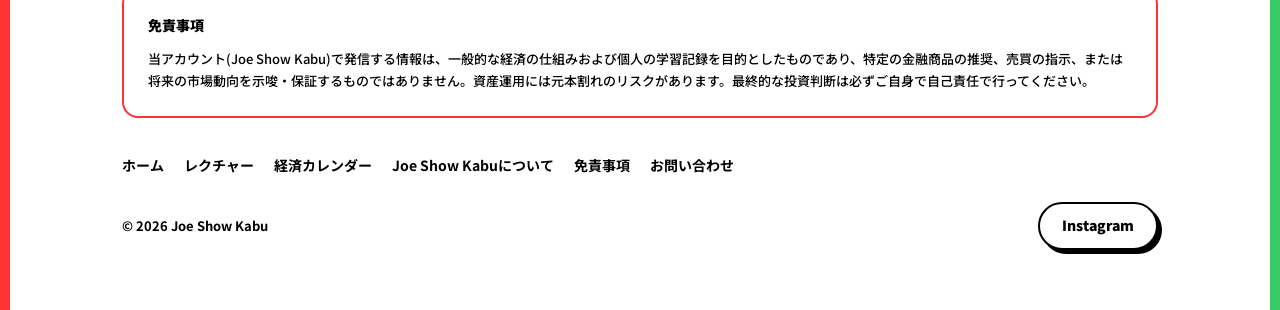
==== commit 732168be: "Simplify About page copy for Concept, Two Types of Content, and What We Value Shortened all three se" ====
--- a/about.html
+++ b/about.html
@@ -78,13 +78,13 @@
       <p data-i18n="about.p.story2">日本の金融教育は他の先進国の水準に達していない。「物価高」、「円安」、「新NISA」。これらの金融や経済に関わるワードが日々飛び交ってきた今だからこそ、微量ながら自分の経験と知識を基にJoe Show Kabuを通じて同世代の目線から中高生の金融リテラシーを高めたいと思いました。</p>
 
       <h2 data-i18n="about.h2.concept">コンセプト</h2>
-      <p data-i18n="about.p.concept">見た目は<span class="highlight">ポップで親しみやすく</span>、中身は<span class="highlight">一切妥協しない</span>。これがJoe Show Kabuの一貫した方針です。株式・金利・NISA・複利・インデックス投資といったテーマを、専門用語に逃げず、けれど正確さを落とさずに解説していきます。</p>
+      <p data-i18n="about.p.concept">株式・金利・NISA・複利・インデックス投資といったテーマを分かりやすく解説。中高生が投資に興味を持つきっかけ作りをします。</p>
 
       <h2 data-i18n="about.h2.content">2つのコンテンツ</h2>
-      <p data-i18n="about.p.content"><strong>Joe Show NEWS</strong>は、日本と米国のマーケットの動きを毎日ストーリーズでお届けする速報型のコンテンツです。<strong>レクチャー</strong>は、お金の知識をゼロから積み上げられるよう体系立てて設計した保存版の教材です。日々のニュースで「今」を知り、レクチャーで「土台」をつくる。この2つを行き来することで、断片的な情報が知識として定着していきます。</p>
+      <p data-i18n="about.p.content"><strong>Joe Show NEWS</strong>は、日本と米国のマーケットの動きを毎日ストーリーズでお届けする速報型のコンテンツです。<strong>レクチャー</strong>は、お金の知識をゼロから積み上げられるよう体系立てて設計した保存版の教材です。</p>
 
       <h2 data-i18n="about.h2.values">大切にしていること</h2>
-      <p data-i18n="about.p.values">投資にはメリットとリスクの両面があります。Joe Show Kabuでは、良い面だけを強調することはしません。マスコットの<span class="highlight">黄金クロソ</span>がチャンスを、<span class="highlight">デッドクロス</span>が注意点を担当し、どちらの視点もフェアに伝えることを心がけています。</p>
+      <p data-i18n="about.p.values">投資にはメリットとリスクの両面があります。Joe Show Kabuでは、良い面だけを強調することはしません。また投資は自己責任です。</p>
 
       <h2 data-i18n="about.h2.creator">運営者</h2>
       <p data-i18n="about.p.creator">高校生投資家Joeが個人で企画・制作・運営しています。高校生自身の視点から、「同世代がいま知っておきたいお金のこと」を発信しています。</p>
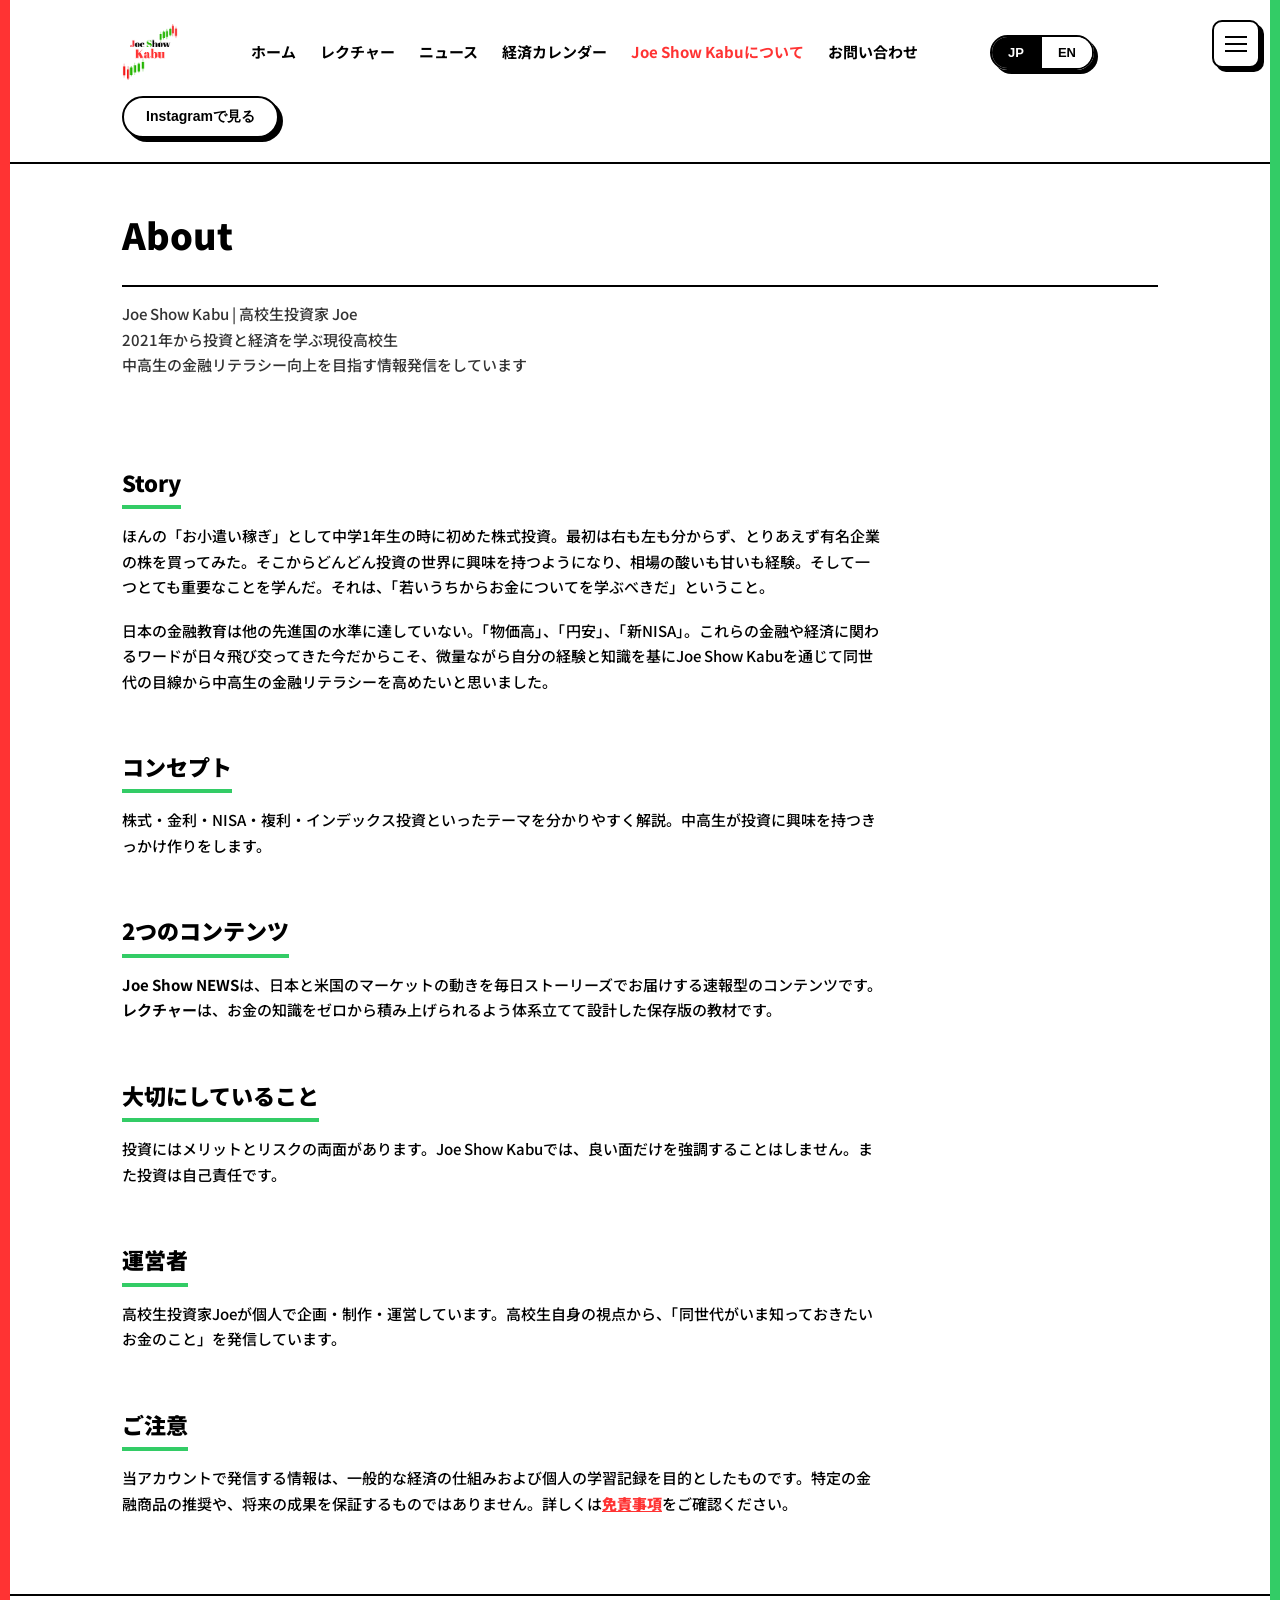
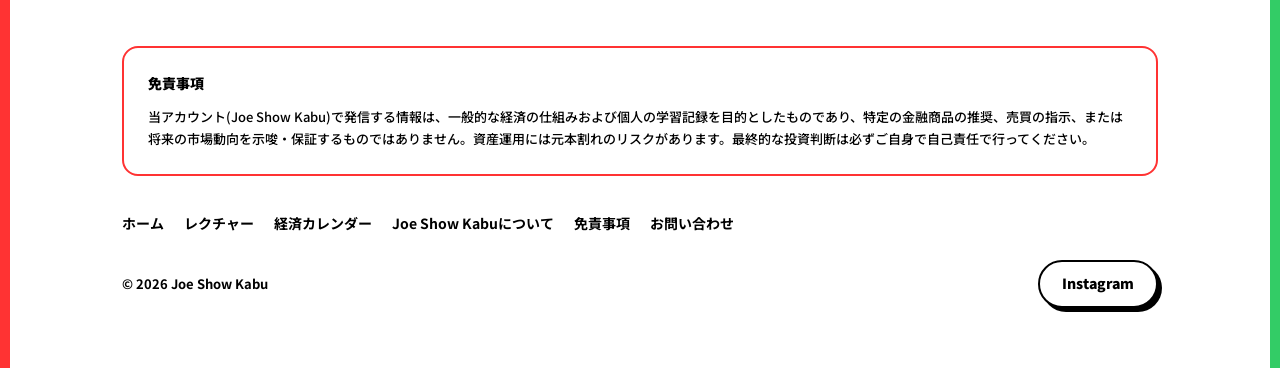
==== commit 7ded9a25: "Site audit: fix hamburger overlap, add favicon/OG, drawer logo, back-to-top Bug fixes from a full si" ====
--- a/about.html
+++ b/about.html
@@ -5,6 +5,13 @@
 <meta name="viewport" content="width=device-width, initial-scale=1.0">
 <title>About | Joe Show Kabu — その一歩が、将来の複利になる。〜高校生のための金融知識〜</title>
 <meta name="description" content="Joe Show Kabuのコンセプトと、運営者・高校生投資家Joeについて。">
+<link rel="icon" type="image/png" href="assets/logo.png">
+<meta property="og:type" content="website">
+<meta property="og:title" content="About | Joe Show Kabu — その一歩が、将来の複利になる。〜高校生のための金融知識〜">
+<meta property="og:description" content="Joe Show Kabuのコンセプトと、運営者・高校生投資家Joeについて。">
+<meta property="og:url" content="https://joekidtv.github.io/joeshowkabu-site/about.html">
+<meta property="og:image" content="https://joekidtv.github.io/joeshowkabu-site/assets/logo.png">
+<meta name="twitter:card" content="summary">
 <link rel="preconnect" href="https://fonts.googleapis.com">
 <link rel="preconnect" href="https://fonts.gstatic.com" crossorigin>
 <link href="https://fonts.googleapis.com/css2?family=Noto+Sans+JP:wght@400;500;700;900&family=Zilla+Slab:wght@700;900&display=swap" rel="stylesheet">
@@ -49,6 +56,7 @@
   <div class="menu-backdrop" id="menu-backdrop"></div>
   <div class="menu-drawer" id="menu-drawer">
     <button type="button" id="menu-drawer-close" class="menu-drawer-close" aria-label="閉じる">×</button>
+    <a href="index.html" class="drawer-logo"><img src="assets/logo.png" alt="Joe Show Kabu"></a>
       <nav>
         <ul>
           <li><a href="index.html" data-i18n="nav.home">Home</a></li>
@@ -115,6 +123,7 @@
     </div>
   </footer>
 </div>
+<button type="button" id="back-to-top" class="back-to-top" aria-label="ページ上部へ戻る">↑</button>
 <script src="assets/i18n.js"></script>
 </body>
 </html>
--- a/assets/style.css
+++ b/assets/style.css
@@ -9,6 +9,7 @@
   --r-lg:22px;
 }
 *{box-sizing:border-box;}
+html{scroll-behavior:smooth;}
 body{margin:0;font-family:'Noto Sans JP',sans-serif;color:var(--black);background:var(--white);line-height:1.7;}
 a{color:inherit;text-decoration:none;}
 img{max-width:100%;}
@@ -42,6 +43,10 @@
 }
 .menu-toggle:hover{transform:translate(-2px,-2px);box-shadow:6px 6px 0 var(--black);}
 .menu-toggle span{width:22px;height:2px;background:var(--black);display:block;}
+/* PCでは固定表示の三本線ボタンとヘッダー右端の「Instagramで見る」が重ならないよう右側に余白を確保 */
+@media (min-width:901px){
+  header .container{padding-right:96px;}
+}
 
 .menu-backdrop{position:fixed;inset:0;background:rgba(0,0,0,0.6);z-index:40;display:none;}
 .menu-backdrop.open{display:block;}
@@ -63,6 +68,20 @@
 .menu-drawer nav ul a.active{color:var(--red);}
 .menu-drawer .lang-toggle{align-self:flex-start;}
 .menu-drawer .btn-insta{align-self:flex-start;}
+.menu-drawer .drawer-logo{display:inline-flex;align-self:flex-start;}
+.menu-drawer .drawer-logo img{height:48px;width:auto;display:block;}
+
+/* back to top (一定量スクロールすると表示) */
+.back-to-top{
+  position:fixed;bottom:24px;right:20px;z-index:30;
+  width:48px;height:48px;border:2px solid var(--black);border-radius:999px;
+  background:var(--white);box-shadow:4px 4px 0 var(--black);cursor:pointer;
+  font-weight:900;font-size:18px;color:var(--black);
+  display:none;align-items:center;justify-content:center;
+  transition:transform .1s, box-shadow .1s;
+}
+.back-to-top.visible{display:flex;}
+.back-to-top:hover{transform:translate(-2px,-2px);box-shadow:6px 6px 0 var(--black);}
 
 /* instagram: QRコード or 直接開く、を選べるモーダル */
 .insta-modal-backdrop{position:fixed;inset:0;background:rgba(0,0,0,0.6);z-index:50;display:none;}
@@ -255,6 +274,8 @@
 
 @media (max-width:900px){
   .lecture-grid{grid-template-columns:repeat(2,1fr);}
+  /* スマホ・タブレットではヘッダーを非表示にし、常時固定のハンバーガーメニューのみ表示する */
+  header{display:none;}
 }
 
 @media (max-width:600px){
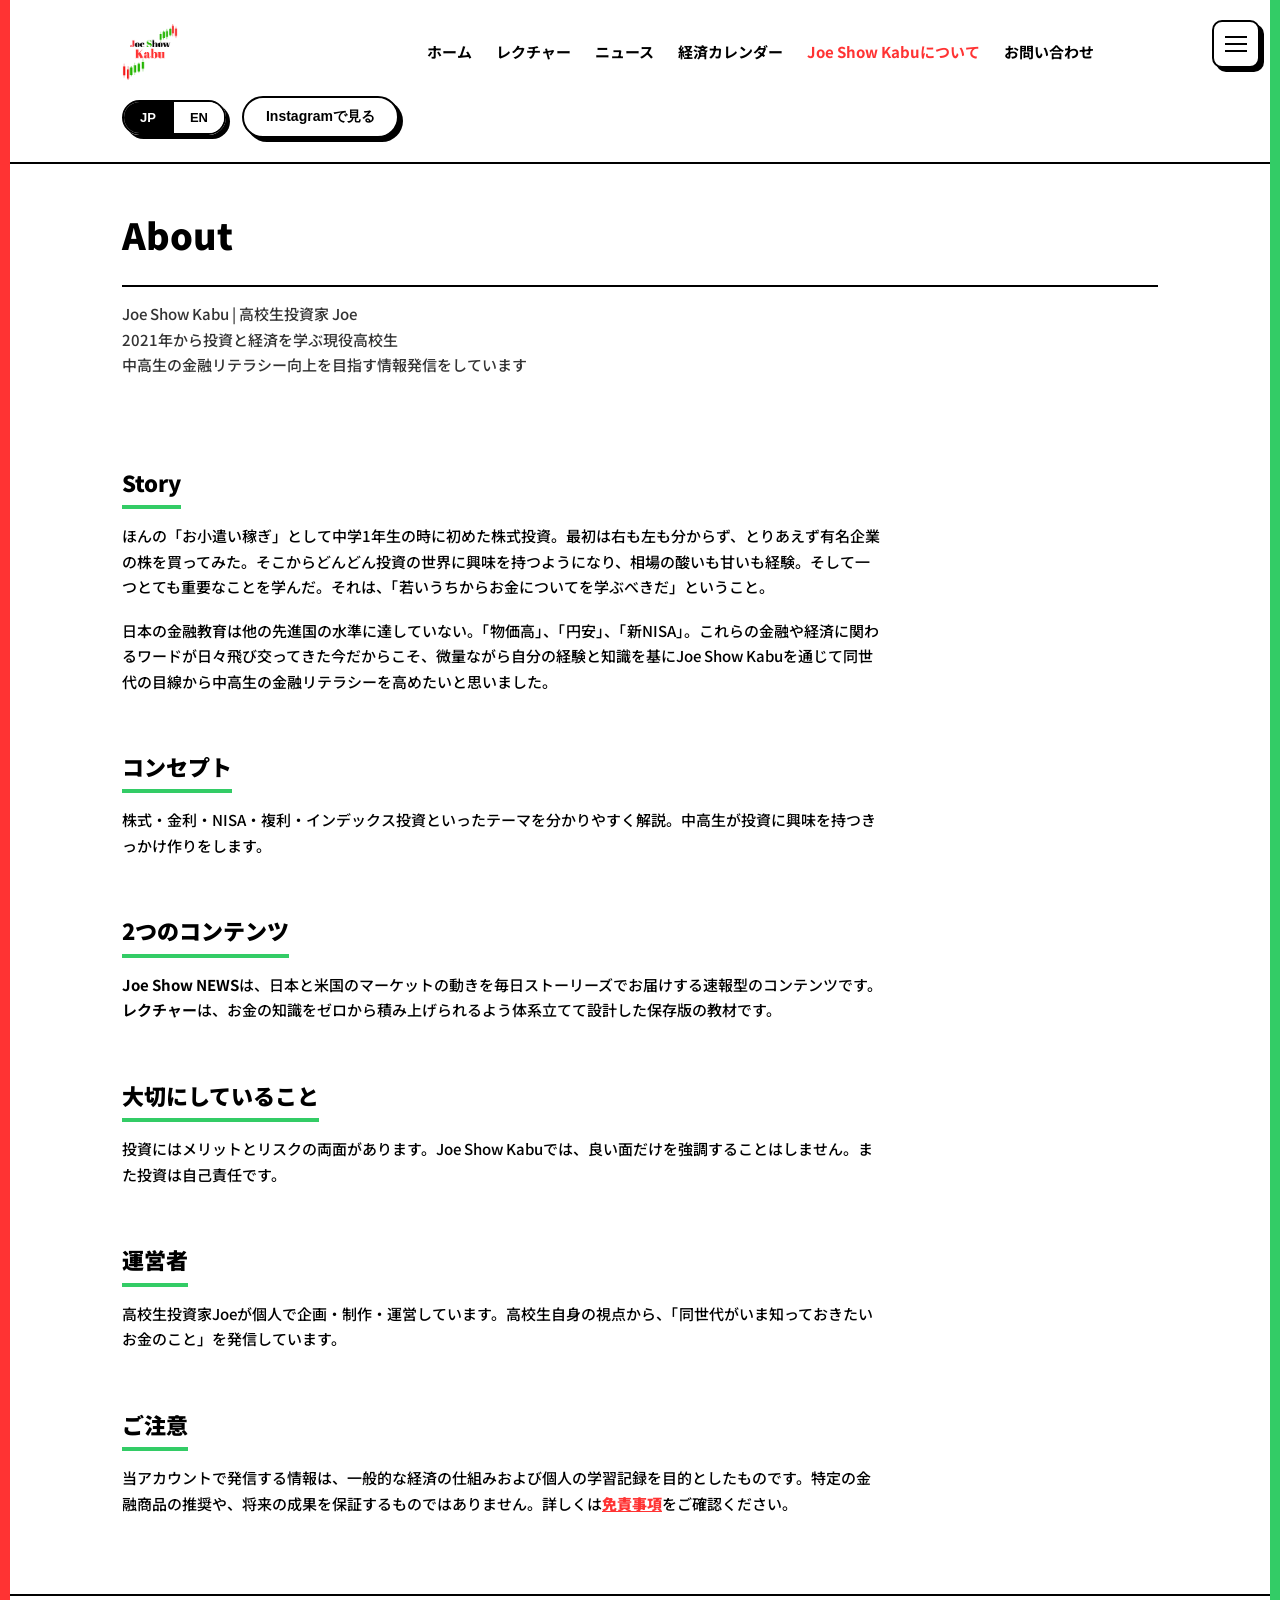
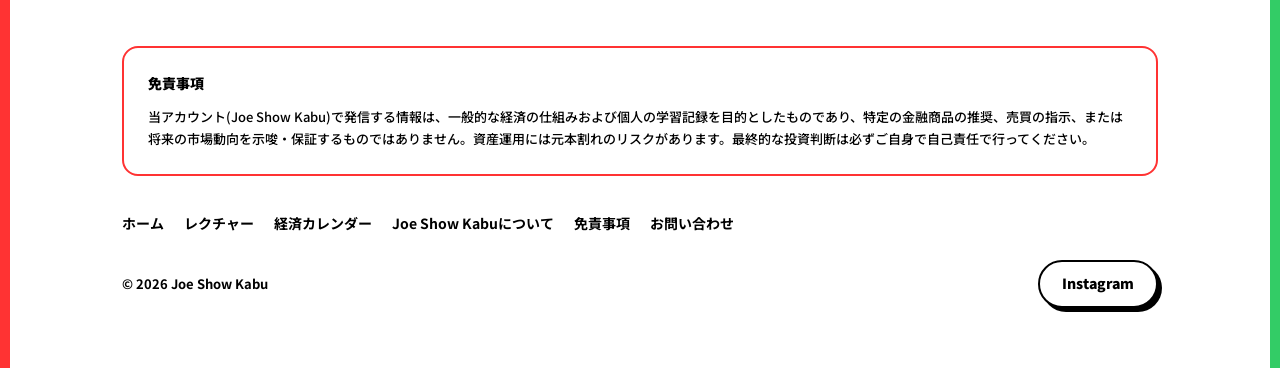
==== commit 0df11741: "Group JP/EN toggle and Instagram button so they stay together when wrapping They were separate flex " ====
--- a/about.html
+++ b/about.html
@@ -32,11 +32,13 @@
           <li><a href="index.html#contact" data-i18n="nav.contact">お問い合わせ</a></li>
         </ul>
       </nav>
-      <div class="lang-toggle" id="lang-toggle" role="group" aria-label="Language toggle">
-        <button type="button" data-lang="ja" class="active">JP</button>
-        <button type="button" data-lang="en">EN</button>
+      <div class="header-actions">
+        <div class="lang-toggle" id="lang-toggle" role="group" aria-label="Language toggle">
+          <button type="button" data-lang="ja" class="active">JP</button>
+          <button type="button" data-lang="en">EN</button>
+        </div>
+        <button type="button" id="insta-btn" class="btn-insta" data-i18n="nav.insta">Instagramで見る</button>
       </div>
-      <button type="button" id="insta-btn" class="btn-insta" data-i18n="nav.insta">Instagramで見る</button>
     </div>
   </header>
 
--- a/assets/style.css
+++ b/assets/style.css
@@ -25,6 +25,7 @@
 nav ul{list-style:none;display:flex;gap:24px;margin:0;padding:0;font-weight:700;font-size:15px;flex-wrap:wrap;}
 nav ul a:hover{color:var(--red);}
 nav ul a.active{color:var(--red);}
+.header-actions{display:flex;align-items:center;gap:16px;flex-wrap:wrap;}
 .btn-insta{
   border:2px solid var(--black);background:var(--white);border-radius:999px;
   padding:10px 22px;font-weight:900;font-size:14px;
